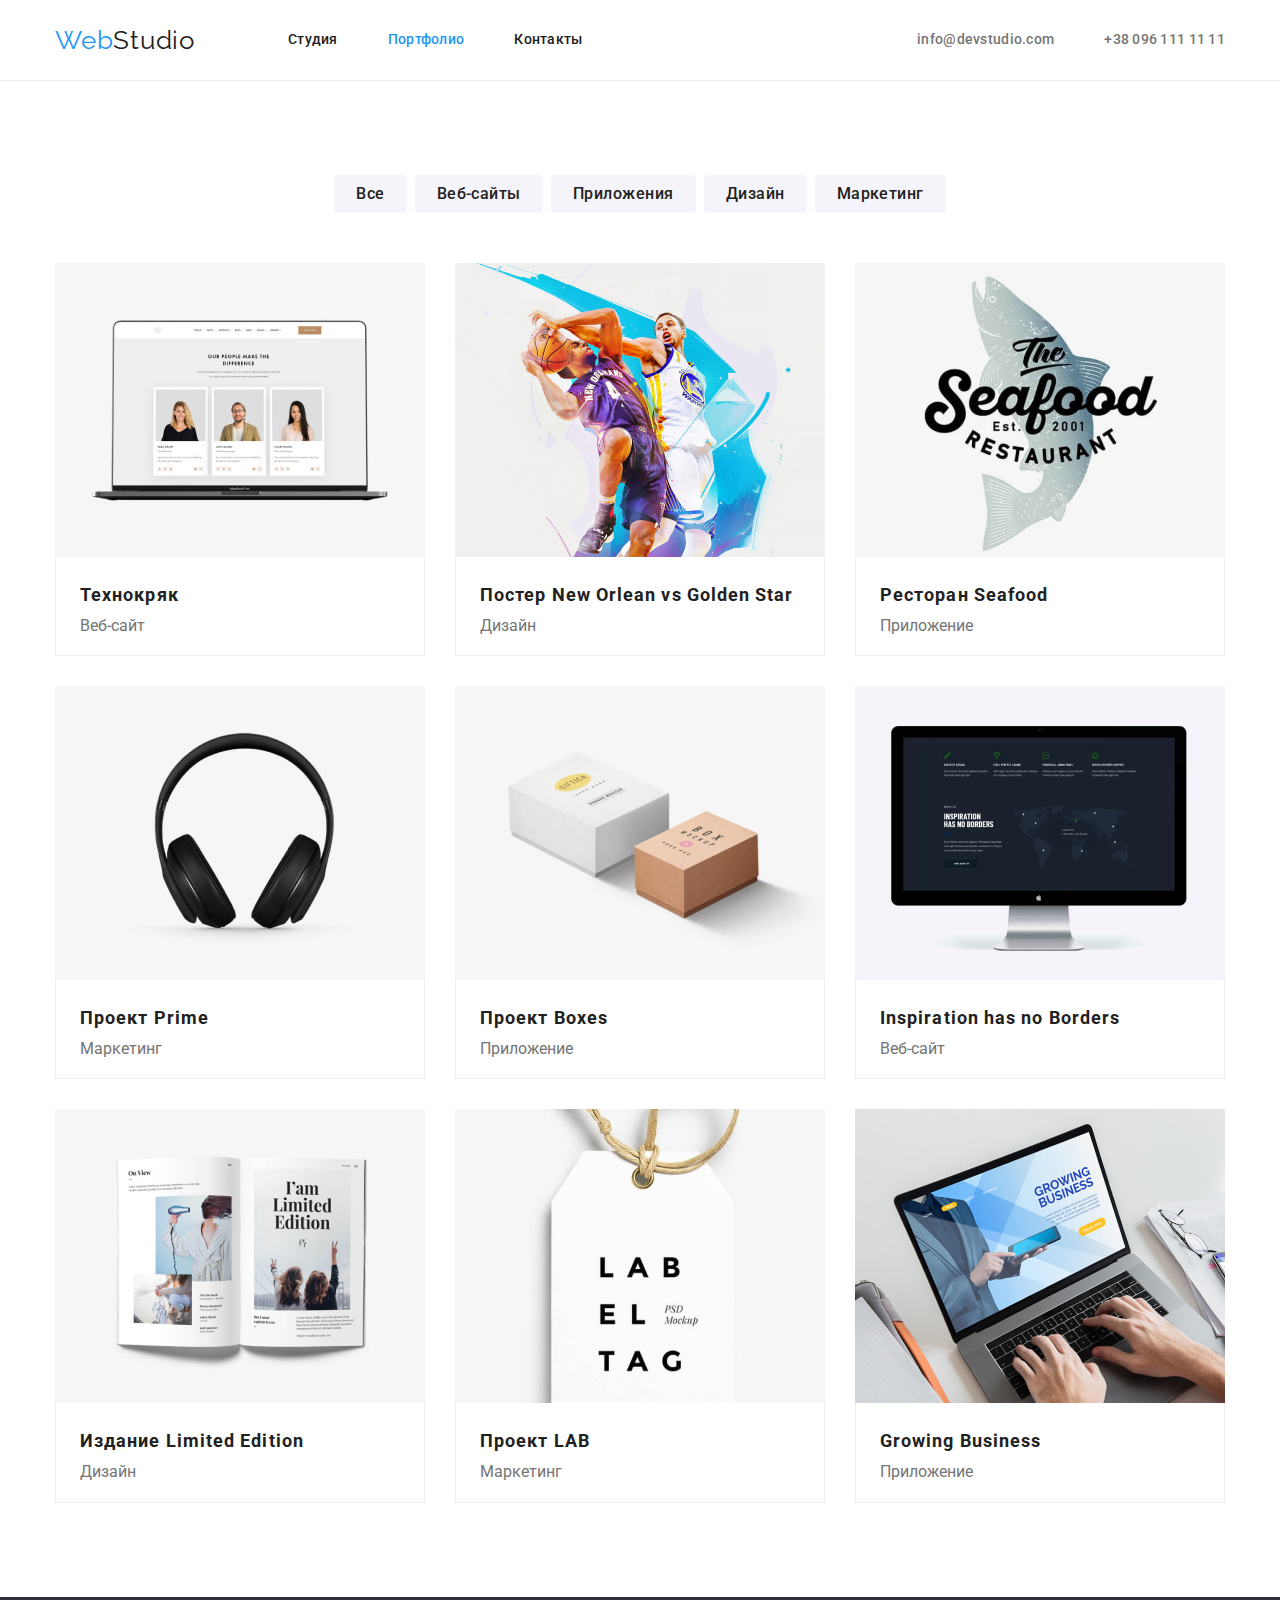
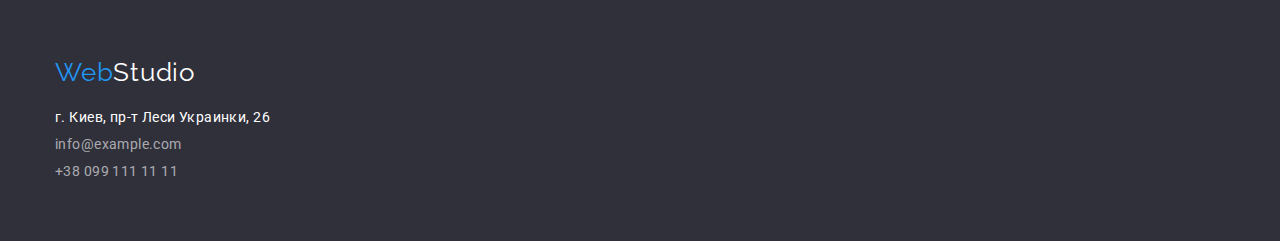
==== portfolio.html @ 6b931e96 "added files" ====
<!DOCTYPE html>
<html lang="ru">
  <head>
    <meta charset="UTF-8" />
    <meta http-equiv="X-UA-Compatible" content="IE=edge" />
    <meta name="viewport" content="width=device-width, initial-scale=1.0" />
    <title>Портфолио</title>
    <link
      rel="stylesheet"
      href="https://cdnjs.cloudflare.com/ajax/libs/modern-normalize/1.1.0/modern-normalize.min.css"
    />
    <link
      href="https://fonts.googleapis.com/css2?family=Raleway:wght@700&family=Roboto:wght@400;500;700;900&display=swap"
      rel="stylesheet"
    />
    <link rel="stylesheet" href="./css/styles.css" />
  </head>
  <body>
    <!--header-->

    <header class="header">
      <div class="container header-container">
        <nav class="nav">
          <a class="logo link header__logo" href="./index.html" lang="en"
            >Web<span class="logo--header">Studio</span></a
          >
          <ul class="nav__list list">
            <li class="nav__item">
              <a class="nav__link link" href="./index.html">Студия</a>
            </li>
            <li class="nav__item">
              <a class="nav__link link current" href="./portfolio.html"
                >Портфолио</a
              >
            </li>
            <li class="nav__item">
              <a class="nav__link link" href="">Контакты</a>
            </li>
          </ul>
        </nav>
        <ul class="contacts__list list">
          <li class="contacts__item">
            <a class="contacts__link link" href="mailto:info@devstudio.com"
              >info@devstudio.com</a
            >
          </li>
          <li class="contacts__item">
            <a class="contacts__link link" href="tel:+380961111111"
              >+38 096 111 11 11</a
            >
          </li>
        </ul>
      </div>
    </header>

    <main>
      <section class="section">
        <div class="container">
          <h1 class="visually-hidden">Наши проекты</h1>

          <!--filter-buttons-->

          <ul class="filter list">
            <li class="filter__item">
              <button class="filter__button" type="button">Все</button>
            </li>
            <li class="filter__item">
              <button class="filter__button" type="button">Веб-сайты</button>
            </li>
            <li class="filter__item">
              <button class="filter__button" type="button">Приложения</button>
            </li>
            <li class="filter__item">
              <button class="filter__button" type="button">Дизайн</button>
            </li>
            <li class="filter__item">
              <button class="filter__button" type="button">Маркетинг</button>
            </li>
          </ul>

          <!--projects-->

          <ul class="projects list">
            <li class="projects__item">
              <a class="link" href="">
                <img
                  src="./images/projects/technokryak.jpg"
                  alt="Отображенный на ноутбуке дизайн сайта "
                  width="370"
                  height="294"
                />
                <div class="projects__wrapper">
                  <h2 class="projects__title">Технокряк</h2>
                  <p class="projects__product">Веб-сайт</p>
                </div>
              </a>
            </li>
            <li class="projects__item">
              <a class="link" href="">
                <img
                  src="./images/projects/poster.jpg"
                  alt="Два басктеболиста сражаются за мяч"
                  width="370"
                  height="294"
                />
                <div class="projects__wrapper">
                  <h2 class="projects__title">
                    Постер <span lang="en">New Orlean vs Golden Star</span>
                  </h2>
                  <p class="projects__product">Дизайн</p>
                </div>
              </a>
            </li>
            <li class="projects__item">
              <a class="link" href="">
                <img
                  src="./images/projects/seafood.jpg"
                  alt="Логотип ресторана"
                  width="370"
                  height="294"
                />
                <div class="projects__wrapper">
                  <h2 class="projects__title">
                    Ресторан <span lang="en">Seafood</span>
                  </h2>
                  <p class="projects__product">Приложение</p>
                </div>
              </a>
            </li>
            <li class="projects__item">
              <a class="link" href="">
                <img
                  src="./images/projects/prime.jpg"
                  alt="Наушники"
                  width="370"
                  height="294"
                />
                <div class="projects__wrapper">
                  <h2 class="projects__title">
                    Проект <span lang="en">Prime</span>
                  </h2>
                  <p class="projects__product">Маркетинг</p>
                </div>
              </a>
            </li>
            <li class="projects__item">
              <a class="link" href="">
                <img
                  src="./images/projects/boxes.jpg"
                  alt="Две коробки"
                  width="370"
                  height="294"
                />
                <div class="projects__wrapper">
                  <h2 class="projects__title">
                    Проект <span lang="en">Boxes</span>
                  </h2>
                  <p class="projects__product">Приложение</p>
                </div>
              </a>
            </li>
            <li class="projects__item">
              <a class="link" href="">
                <img
                  src="./images/projects/inspiration.jpg"
                  alt="Отображенный на мониторе дизайн сайта"
                  width="370"
                  height="294"
                />
                <div class="projects__wrapper">
                  <h2 class="projects__title">
                    <span lang="en">Inspiration has no Borders</span>
                  </h2>
                  <p class="projects__product">Веб-сайт</p>
                </div>
              </a>
            </li>
            <li class="projects__item">
              <a class="link" href="">
                <img
                  src="./images/projects/limited.jpg"
                  alt="Раскрытый журнал"
                  width="370"
                  height="294"
                />
                <div class="projects__wrapper">
                  <h2 class="projects__title">
                    Издание <span lang="en">Limited Edition</span>
                  </h2>
                  <p class="projects__product">Дизайн</p>
                </div>
              </a>
            </li>
            <li class="projects__item">
              <a class="link" href="">
                <img
                  src="./images/projects/lab.jpg"
                  alt="Логотип"
                  width="370"
                  height="294"
                />
                <div class="projects__wrapper">
                  <h2 class="projects__title">
                    Проект <span lang="en">LAB</span>
                  </h2>
                  <p class="projects__product">Маркетинг</p>
                </div>
              </a>
            </li>
            <li class="projects__item">
              <a class="link" href="">
                <img
                  src="./images/projects/growing-business.jpg"
                  alt="Отображенный на ноутбуке дизайн приложения"
                  width="370"
                  height="294"
                />
                <div class="projects__wrapper">
                  <h2 class="projects__title" lang="en">Growing Business</h2>
                  <p class="projects__product">Приложение</p>
                </div>
              </a>
            </li>
          </ul>
        </div>
      </section>
    </main>

    <!--footer-->

    <footer class="footer">
      <div class="container">
        <a class="logo link footer__logo" href="./index.html" lang="en"
          >Web<span class="logo--footer">Studio</span></a
        >
        <address>
          <ul class="list">
            <li class="address__item">
              <a
                class="address__link address__link--geo link"
                href="https://goo.gl/maps/Uj1X8xoR8grp4Fqd6"
                target="_blank"
                rel="noopener noreferrer"
                >г. Киев, пр-т Леси Украинки, 26</a
              >
            </li>
            <li class="address__item">
              <a class="address__link link" href="mailto:info@example.com"
                >info@example.com</a
              >
            </li>
            <li class="address__item">
              <a class="address__link link" href="tel:+380991111111"
                >+38 099 111 11 11</a
              >
            </li>
          </ul>
        </address>
      </div>
    </footer>
  </body>
</html>
---- css/styles.css ----
:root {
  --primary-color: #ffffff;
  --primary-color-alpha: rgba(255, 255, 255, 0.6);
  --primary-text-color: #757575;
  --accent-color: #2196f3;
  --focus-accent-color: #188ce8;
  --title-color: #212121;
  --background-color-dark: #2f303a;
  --background-color-light: #f5f4fa;
  --line-color: #ececec;
  --card-color: #eeeeee;
}

body {
  background-color: var(--primary-color);
  color: var(--primary-text-color);
  font-family: Roboto, sans-serif;
}

h1,
h2,
h3,
p {
  margin-top: 0;
  margin-bottom: 0;
}

ul {
  margin-top: 0;
  margin-bottom: 0;
  padding-left: 0;
}

img {
  display: block;
}

button {
  cursor: pointer;
}

.list {
  list-style: none;
}

.link {
  text-decoration: none;
  color: inherit;
}

.visually-hidden {
  position: absolute;
  width: 1px;
  height: 1px;
  margin: -1px;
  border: 0;
  padding: 0;
  white-space: nowrap;
  clip-path: inset(100%);
  clip: rect(0 0 0 0);
  overflow: hidden;
}

.container {
  width: 1200px;
  padding-left: 15px;
  padding-right: 15px;
  margin-left: auto;
  margin-right: auto;
}

.section {
  padding-top: 94px;
  padding-bottom: 94px;
}

/*===header===*/
.header {
  border-bottom: 1px solid var(--line-color);
}

.header-container {
  display: flex;
  align-items: center;
  justify-content: space-between;
}

.nav {
  display: flex;
  align-items: center;
}

.nav__list {
  display: flex;
}

.logo {
  color: var(--accent-color);
  font-family: Raleway, sans-serif;
  font-size: 26px;
  line-height: 1.19;
  letter-spacing: 0.03em;
}

.logo--header {
  color: var(--title-color);
}

.header__logo {
  margin-right: 93px;
}

.nav__link {
  display: block;
  color: var(--title-color);
  font-weight: 500;
  font-size: 14px;
  line-height: 1.14;
  letter-spacing: 0.02em;
  padding-top: 32px;
  padding-bottom: 32px;
}

.nav__item:not(:last-child) {
  margin-right: 50px;
}

.nav__link:hover,
.nav__link:focus {
  color: var(--accent-color);
}

.nav__link.current {
  color: var(--accent-color);
}

.contacts__list {
  display: flex;
}

.contacts__item:not(:last-child) {
  margin-right: 50px;
}

.contacts__link {
  display: block;
  font-weight: 500;
  font-size: 14px;
  line-height: 1.14;
  letter-spacing: 0.02em;
  padding-top: 32px;
  padding-bottom: 32px;
}

.contacts__link:hover,
.contacts__link:focus {
  color: var(--accent-color);
}

/*===index-main===*/

/*===hero===*/

.hero {
  background-color: var(--background-color-dark);
  padding-top: 200px;
  padding-bottom: 200px;
  text-align: center;
}

.hero__title {
  font-weight: 900;
  font-size: 44px;
  line-height: 1.36;
  text-align: center;
  letter-spacing: 0.06em;
  text-transform: uppercase;
  color: var(--primary-color);
  margin: 0 auto 30px;
  max-width: 696px;
}

.button {
  display: inline-block;
  font-family: inherit;
  font-weight: 700;
  font-size: 16px;
  line-height: 1.87;
  color: var(--primary-color);
  background-color: var(--accent-color);
  padding: 10px 32px;
  box-shadow: 0px 4px 4px rgba(0, 0, 0, 0.15);
  border-radius: 4px;
  border: none;
}

.button:hover,
.button:focus {
  background-color: var(--focus-accent-color);
}

/*===benifits===*/

.benifits.section {
  padding-bottom: 0;
}

.benifits__list {
  display: flex;
}

.benifits__item {
  max-width: 270px;
}

.benifits__item:not(:last-child) {
  margin-right: 30px;
}

.benifits__title {
  color: var(--title-color);
  font-weight: 700;
  font-size: 14px;
  line-height: 1.14;
  letter-spacing: 0.03em;
  text-transform: uppercase;
  margin-bottom: 10px;
}

.benifits__text {
  font-size: 14px;
  line-height: 1.71;
  letter-spacing: 0.03em;
}

.section-title {
  color: var(--title-color);
  font-weight: 700;
  font-size: 36px;
  line-height: 1.16;
  text-align: center;
  letter-spacing: 0.03em;
  margin-bottom: 50px;
}

/*===services===*/

.services {
  display: flex;
}

.services__item:not(:last-child) {
  margin-right: 30px;
}

/*===team===*/

.team-section {
  background-color: var(--background-color-light);
}

.team {
  display: flex;
}

.team__item {
  text-align: center;
}

.team__item:not(:last-child) {
  margin-right: 30px;
}

.team__wrapper {
  background-color: var(--primary-color);
  padding: 30px 20px;
  box-shadow: 0px 1px 3px rgba(0, 0, 0, 0.12), 0px 1px 1px rgba(0, 0, 0, 0.14),
    0px 2px 1px rgba(0, 0, 0, 0.2);
  border-radius: 0px 0px 4px 4px;
}
.team__name {
  color: var(--title-color);
  font-weight: 500;
  font-size: 16px;
  line-height: 1.18;
  letter-spacing: 0.03em;
  margin-bottom: 10px;
}

.team__prof {
  font-size: 16px;
  line-height: 1.18;
  letter-spacing: 0.03em;
}

/*===Portfolio-main===*/

.filter {
  display: flex;
  justify-content: center;
  margin-bottom: 50px;
}

.filter__item:not(:last-child) {
  margin-right: 8px;
}

.filter__button {
  font-family: inherit;
  color: var(--title-color);
  background-color: var(--background-color-light);
  font-weight: 500;
  font-size: 16px;
  line-height: 1.6;
  text-align: center;
  letter-spacing: 0.03em;
  display: inline-block;
  border: none;
  border-radius: 4px;
  padding: 6px 22px;
}

.filter__button:hover,
.filter__button:focus {
  color: var(--primary-color);
  background-color: var(--accent-color);
}

/*===projects===*/

.projects {
  display: flex;
  flex-wrap: wrap;
}

.projects__item {
  flex-basis: calc((100% - 90px)) / 3;
}

.projects__item:not(:nth-child(3n)) {
  margin-right: 30px;
}
.projects__item:not(:nth-last-child(-n + 3)) {
  margin-bottom: 30px;
}

.projects__wrapper {
  border: 1px solid var(--card-color);
  border-top: 0;
  padding: 20px 24px;
}

.projects__title {
  color: var(--title-color);
  font-weight: 700;
  font-size: 18px;
  line-height: 2;
  letter-spacing: 0.06em;
  margin-bottom: 4px;
}

.pojects__product {
  font-size: 16px;
  line-height: 1.87;
  letter-spacing: 0.03em;
}

/*===footer===*/

.footer {
  background-color: var(--background-color-dark);
  padding-top: 60px;
  padding-bottom: 60px;
}

.footer__logo {
  display: block;
  margin-bottom: 20px;
}

.logo--footer {
  color: var(--primary-color);
}
.address__item:not(:last-child) {
  margin-bottom: 9px;
}

.address__link {
  font-style: normal;
  font-weight: 400;
  font-size: 14px;
  line-height: 1, 71;
  letter-spacing: 0.03em;
  color: var(--primary-color-alpha);
}

.address__link:hover,
.address__link:focus {
  color: var(--accent-color);
}
.address__link--geo {
  color: var(--primary-color);
}
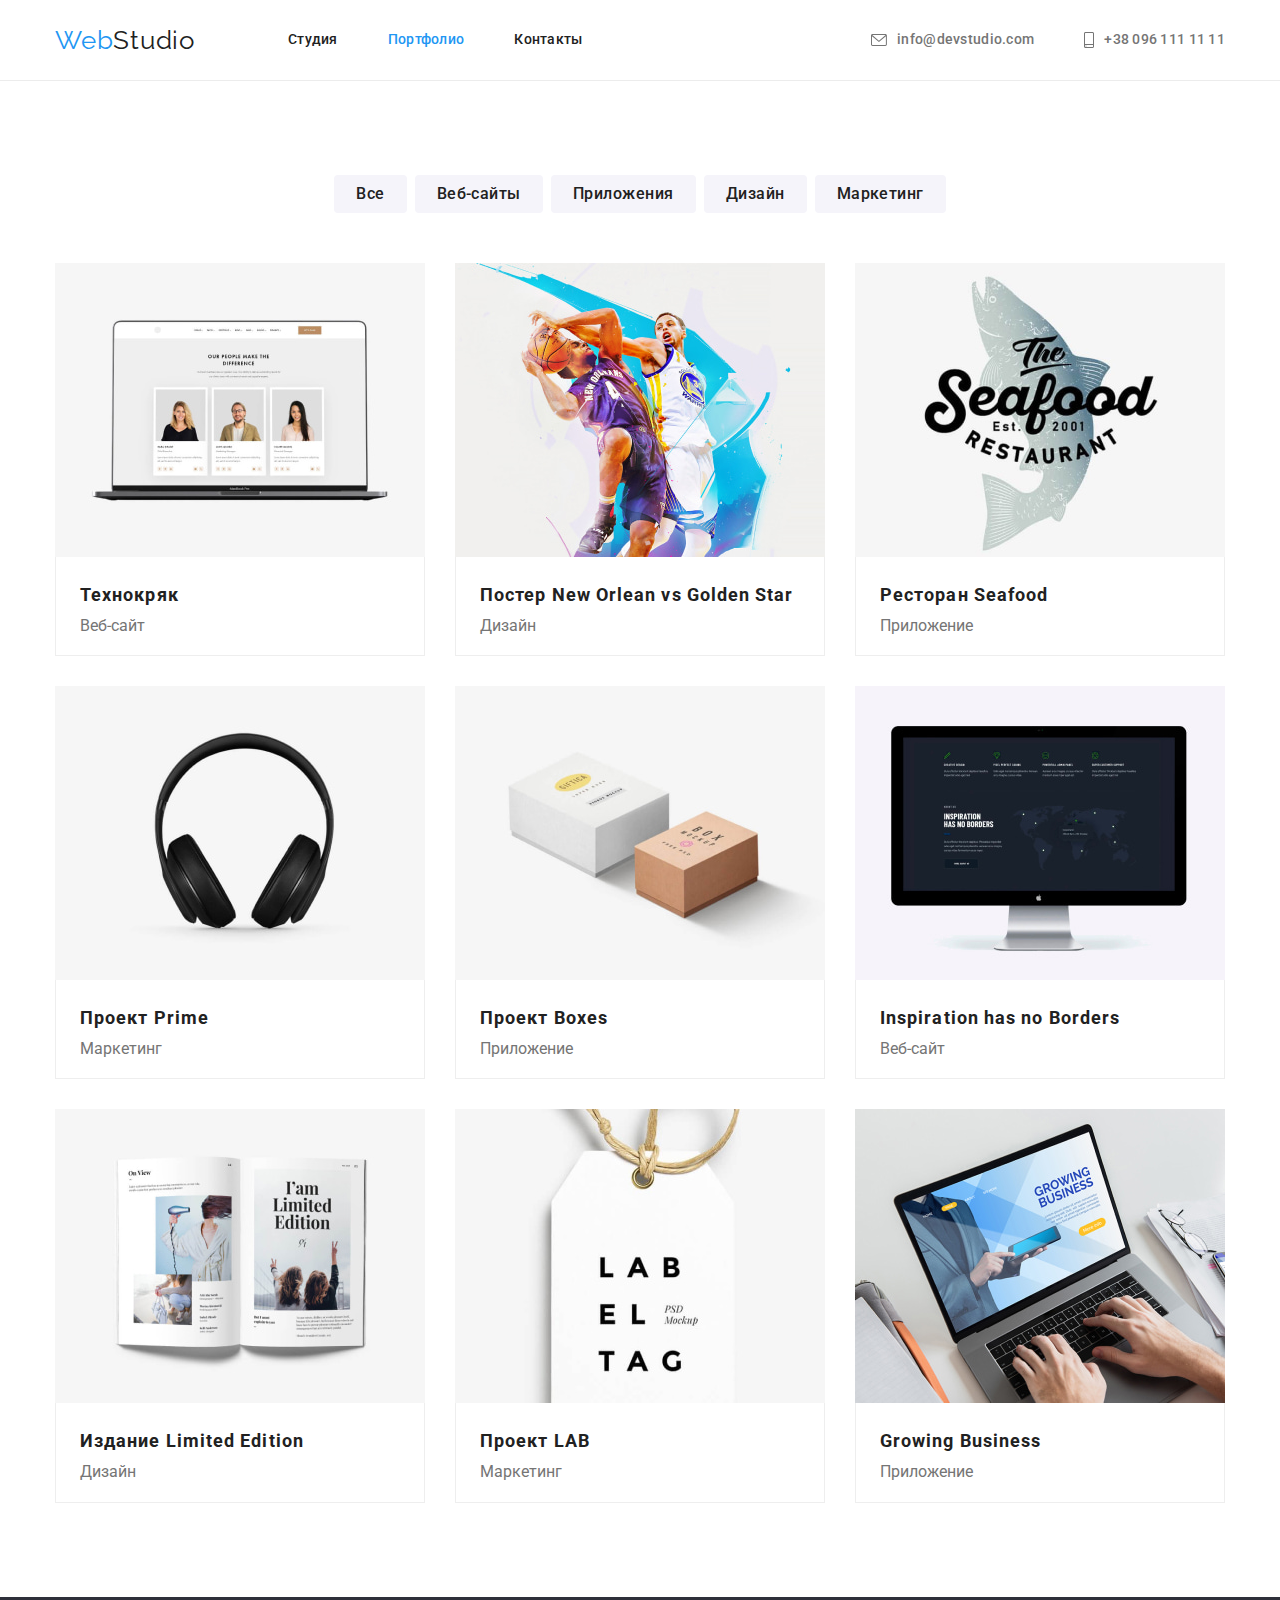
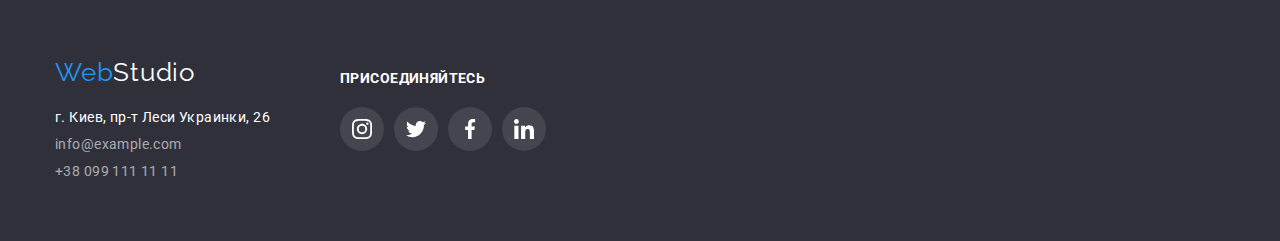
==== commit a6e187d7: "added icons background image" ====
--- a/portfolio.html
+++ b/portfolio.html
@@ -41,11 +41,15 @@
         <ul class="contacts__list list">
           <li class="contacts__item">
             <a class="contacts__link link" href="mailto:info@devstudio.com"
+              ><svg class="contacts__icon" width="16" height="12">
+                <use href="./images/icons.svg#envelope"></use></svg
               >info@devstudio.com</a
             >
           </li>
           <li class="contacts__item">
             <a class="contacts__link link" href="tel:+380961111111"
+              ><svg class="contacts__icon" width="10" height="16">
+                <use href="./images/icons.svg#smartphone"></use></svg
               >+38 096 111 11 11</a
             >
           </li>
@@ -229,33 +233,68 @@
     <!--footer-->
 
     <footer class="footer">
-      <div class="container">
-        <a class="logo link footer__logo" href="./index.html" lang="en"
-          >Web<span class="logo--footer">Studio</span></a
-        >
-        <address>
-          <ul class="list">
-            <li class="address__item">
-              <a
-                class="address__link address__link--geo link"
-                href="https://goo.gl/maps/Uj1X8xoR8grp4Fqd6"
-                target="_blank"
-                rel="noopener noreferrer"
-                >г. Киев, пр-т Леси Украинки, 26</a
-              >
-            </li>
-            <li class="address__item">
-              <a class="address__link link" href="mailto:info@example.com"
-                >info@example.com</a
-              >
-            </li>
-            <li class="address__item">
-              <a class="address__link link" href="tel:+380991111111"
-                >+38 099 111 11 11</a
-              >
+      <div class="container footer__wrapper">
+        <div>
+          <a class="logo link footer__logo" href="./index.html" lang="en"
+            >Web<span class="logo--footer">Studio</span></a
+          >
+          <address>
+            <ul class="list">
+              <li class="address__item">
+                <a
+                  class="address__link address__link--geo link"
+                  href="https://goo.gl/maps/Uj1X8xoR8grp4Fqd6"
+                  target="_blank"
+                  rel="noopener noreferrer"
+                  >г. Киев, пр-т Леси Украинки, 26</a
+                >
+              </li>
+              <li class="address__item">
+                <a class="address__link link" href="mailto:info@example.com"
+                  >info@example.com</a
+                >
+              </li>
+              <li class="address__item">
+                <a class="address__link link" href="tel:+380991111111"
+                  >+38 099 111 11 11</a
+                >
+              </li>
+            </ul>
+          </address>
+        </div>
+        <div class="follow__wrapper">
+          <strong class="follow__title">ПРИСОЕДИНЯЙТЕСЬ</strong>
+          <ul class="follow__list list">
+            <li class="follow__item">
+              <a class="follow__link" aria-label="Instagram" href="">
+                <svg class="follow__icon" width="20" height="20">
+                  <use href="./images/icons.svg#instagram"></use>
+                </svg>
+              </a>
+            </li>
+            <li class="follow__item">
+              <a class="follow__link" aria-label="Twitter" href="">
+                <svg class="follow__icon" width="20" height="20">
+                  <use href="./images/icons.svg#twitter"></use>
+                </svg>
+              </a>
+            </li>
+            <li class="follow__item">
+              <a class="follow__link" aria-label="Facebook" href="">
+                <svg class="follow__icon" width="20" height="20">
+                  <use href="./images/icons.svg#facebook"></use>
+                </svg>
+              </a>
+            </li>
+            <li class="follow__item">
+              <a class="follow__link" aria-label="Linkedin" href="">
+                <svg class="follow__icon" width="20" height="20">
+                  <use href="./images/icons.svg#linkedin"></use>
+                </svg>
+              </a>
             </li>
           </ul>
-        </address>
+        </div>
       </div>
     </footer>
   </body>
--- a/css/styles.css
+++ b/css/styles.css
@@ -9,6 +9,8 @@
   --background-color-light: #f5f4fa;
   --line-color: #ececec;
   --card-color: #eeeeee;
+  --background-hero: #c4c4c4;
+  --icon-color: #afb1b8;
 }
 
 body {
@@ -134,6 +136,10 @@
   color: var(--accent-color);
 }
 
+.contacts__icon {
+  fill: currentColor;
+  margin-right: 10px;
+}
 .contacts__list {
   display: flex;
 }
@@ -143,7 +149,8 @@
 }
 
 .contacts__link {
-  display: block;
+  display: flex;
+  align-items: center;
   font-weight: 500;
   font-size: 14px;
   line-height: 1.14;
@@ -162,10 +169,20 @@
 /*===hero===*/
 
 .hero {
-  background-color: var(--background-color-dark);
+  background-color: var(--background-hero);
   padding-top: 200px;
   padding-bottom: 200px;
   text-align: center;
+  background-image: linear-gradient(
+      rgba(47, 48, 58, 0.4),
+      rgba(47, 48, 58, 0.4)
+    ),
+    url(../images/background/hero.jpg);
+  background-repeat: no-repeat;
+  max-width: 1600px;
+  background-position: center;
+  background-size: cover;
+  margin: 0 auto;
 }
 
 .hero__title {
@@ -217,6 +234,17 @@
   margin-right: 30px;
 }
 
+.benifits__thumb {
+  width: 270px;
+  height: 120px;
+  background-color: var(--background-color-light);
+  border-radius: 4px;
+  margin-bottom: 30px;
+  display: flex;
+  justify-content: center;
+  align-items: center;
+}
+
 .benifits__title {
   color: var(--title-color);
   font-weight: 700;
@@ -265,6 +293,9 @@
 
 .team__item {
   text-align: center;
+  box-shadow: 0px 1px 3px rgba(0, 0, 0, 0.12), 0px 1px 1px rgba(0, 0, 0, 0.14),
+    0px 2px 1px rgba(0, 0, 0, 0.2);
+  border-radius: 0px 0px 4px 4px;
 }
 
 .team__item:not(:last-child) {
@@ -274,8 +305,6 @@
 .team__wrapper {
   background-color: var(--primary-color);
   padding: 30px 20px;
-  box-shadow: 0px 1px 3px rgba(0, 0, 0, 0.12), 0px 1px 1px rgba(0, 0, 0, 0.14),
-    0px 2px 1px rgba(0, 0, 0, 0.2);
   border-radius: 0px 0px 4px 4px;
 }
 .team__name {
@@ -291,6 +320,66 @@
   font-size: 16px;
   line-height: 1.18;
   letter-spacing: 0.03em;
+}
+
+.team__social-list {
+  display: flex;
+  justify-content: center;
+  margin-top: 16px;
+}
+
+.team__social-link {
+  display: flex;
+  justify-content: center;
+  align-items: center;
+  width: 44px;
+  height: 44px;
+  color: var(--icon-color);
+}
+.team__social-link:hover,
+.team__social-link:focus {
+  border-radius: 50%;
+  background-color: var(--accent-color);
+  color: var(--primary-color);
+}
+
+.team__social-item:not(:last-child) {
+  margin-right: 10px;
+}
+
+.team__social-icon {
+  fill: currentColor;
+}
+
+/*===Clients===*/
+
+.clients__list {
+  display: flex;
+}
+
+.clients__item:not(:last-child) {
+  margin-right: 30px;
+}
+
+.clients__link {
+  display: flex;
+  align-items: center;
+  justify-content: center;
+  width: 170px;
+  height: 92px;
+  border: 1px solid var(--icon-color);
+  border-radius: 4px;
+  color: var(--icon-color);
+}
+
+.clients__link:hover,
+.clients__link:focus {
+  color: var(--accent-color);
+  border-color: var(--accent-color);
+}
+
+.clients__icon {
+  fill: currentColor;
 }
 
 /*===Portfolio-main===*/
@@ -324,6 +413,8 @@
 .filter__button:focus {
   color: var(--primary-color);
   background-color: var(--accent-color);
+  box-shadow: 0px 3px 1px rgba(0, 0, 0, 0.1), 0px 1px 2px rgba(0, 0, 0, 0.08),
+    0px 2px 2px rgba(0, 0, 0, 0.12);
 }
 
 /*===projects===*/
@@ -342,6 +433,12 @@
 }
 .projects__item:not(:nth-last-child(-n + 3)) {
   margin-bottom: 30px;
+}
+
+.projects__item:hover,
+.projects__item:focus {
+  box-shadow: 0px 3px 1px rgba(0, 0, 0, 0.1), 0px 1px 2px rgba(0, 0, 0, 0.08),
+    0px 2px 2px rgba(0, 0, 0, 0.12);
 }
 
 .projects__wrapper {
@@ -373,6 +470,10 @@
   padding-bottom: 60px;
 }
 
+.footer__wrapper {
+  display: flex;
+}
+
 .footer__logo {
   display: block;
   margin-bottom: 20px;
@@ -401,3 +502,48 @@
 .address__link--geo {
   color: var(--primary-color);
 }
+
+.follow__wrapper {
+  margin-left: 70px;
+  margin-top: 12px;
+}
+
+.follow__title {
+  font-weight: 700;
+  font-size: 14px;
+  line-height: 1.14;
+  letter-spacing: 0.03em;
+  text-transform: uppercase;
+  color: var(--primary-color);
+}
+
+.follow__list {
+  display: flex;
+  margin-top: 20px;
+}
+
+.follow__item {
+}
+
+.follow__link {
+  display: flex;
+  align-items: center;
+  justify-content: center;
+  width: 44px;
+  height: 44px;
+  background-color: rgba(255, 255, 255, 0.1);
+  border-radius: 50%;
+  color: var(--primary-color);
+}
+.follow__link:hover,
+.follow__link:focus {
+  background-color: var(--accent-color);
+}
+
+.follow__item:not(:last-child) {
+  margin-right: 10px;
+}
+
+.follow__icon {
+  fill: currentColor;
+}
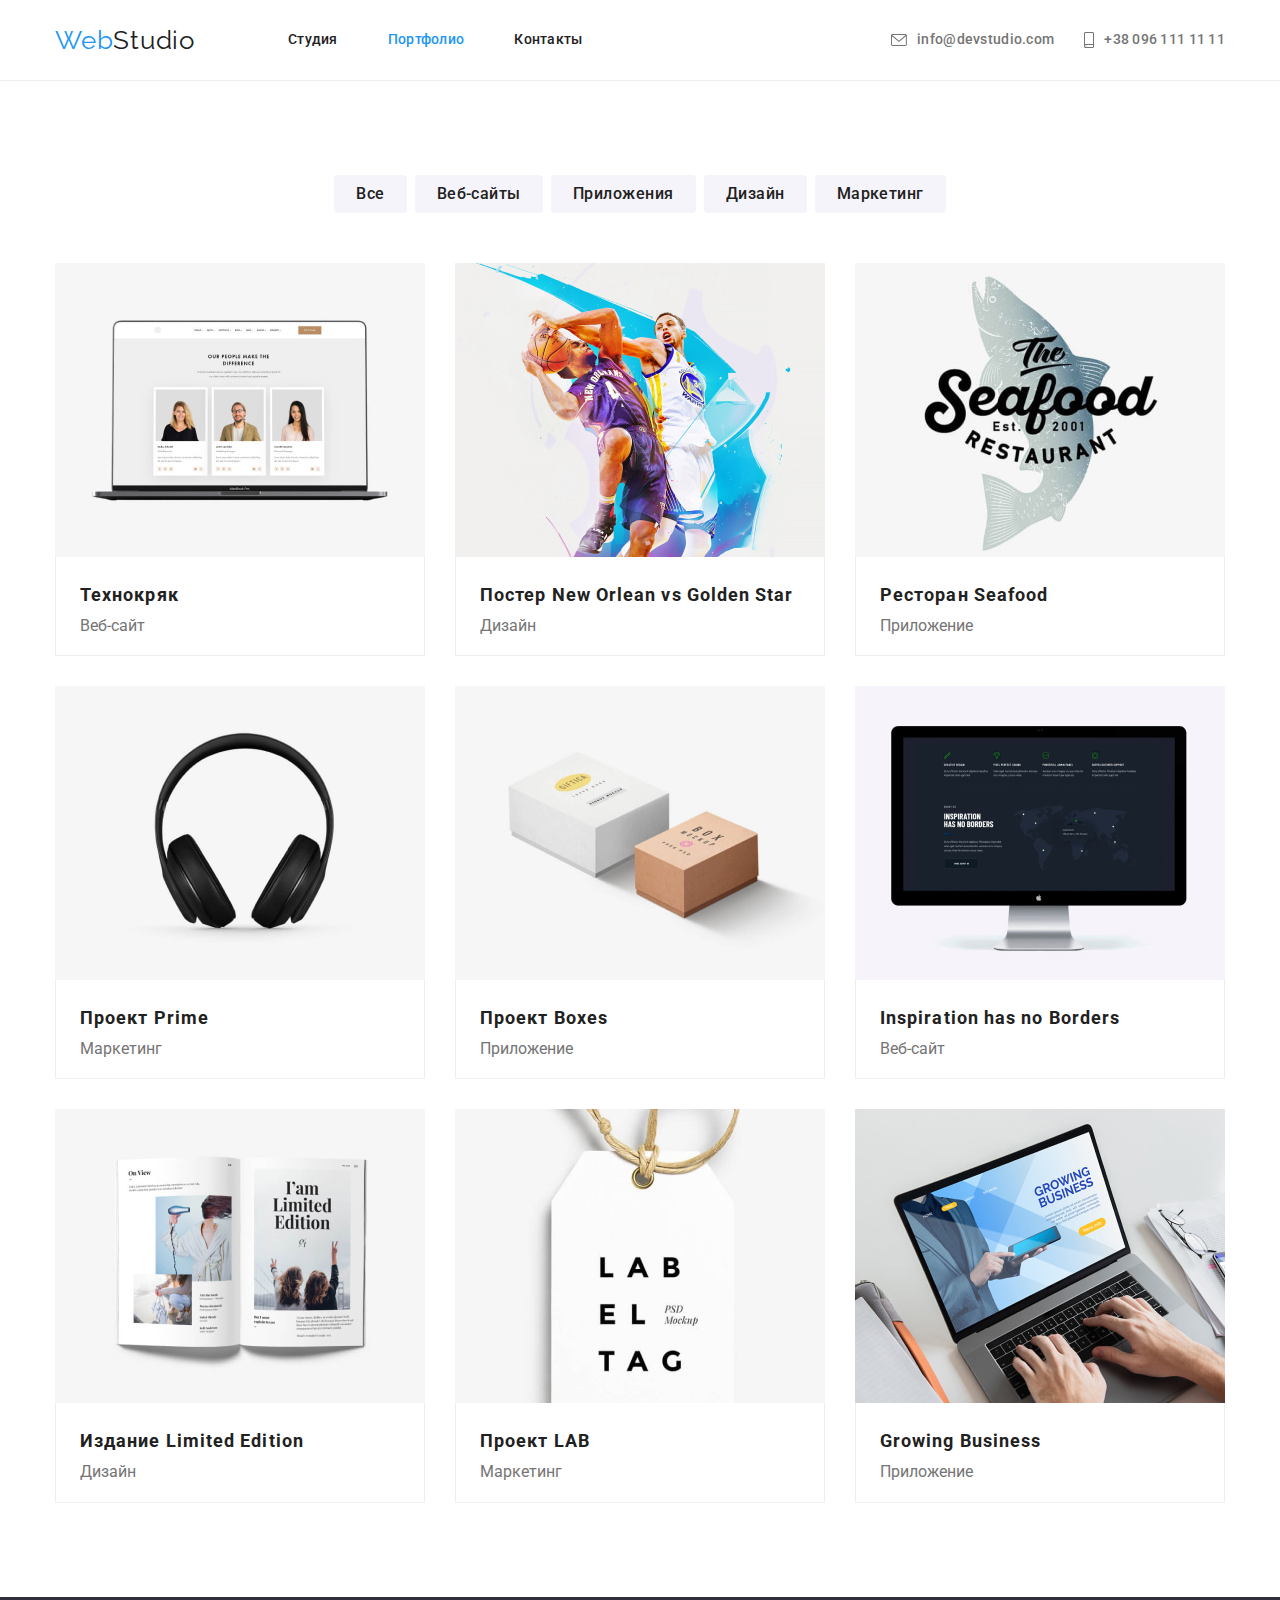
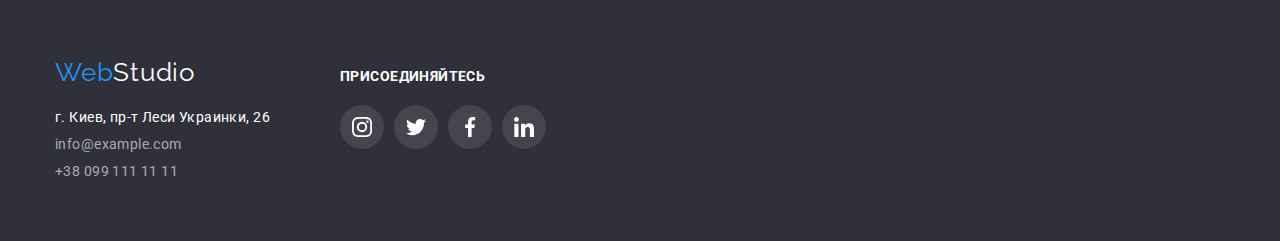
==== commit 4ec407c6: "update" ====
--- a/portfolio.html
+++ b/portfolio.html
@@ -86,7 +86,7 @@
 
           <ul class="projects list">
             <li class="projects__item">
-              <a class="link" href="">
+              <a class="projects__link link" href="">
                 <img
                   src="./images/projects/technokryak.jpg"
                   alt="Отображенный на ноутбуке дизайн сайта "
@@ -100,7 +100,7 @@
               </a>
             </li>
             <li class="projects__item">
-              <a class="link" href="">
+              <a class="projects__link link" href="">
                 <img
                   src="./images/projects/poster.jpg"
                   alt="Два басктеболиста сражаются за мяч"
@@ -116,7 +116,7 @@
               </a>
             </li>
             <li class="projects__item">
-              <a class="link" href="">
+              <a class="projects__link link" href="">
                 <img
                   src="./images/projects/seafood.jpg"
                   alt="Логотип ресторана"
@@ -132,7 +132,7 @@
               </a>
             </li>
             <li class="projects__item">
-              <a class="link" href="">
+              <a class="projects__link link" href="">
                 <img
                   src="./images/projects/prime.jpg"
                   alt="Наушники"
@@ -148,7 +148,7 @@
               </a>
             </li>
             <li class="projects__item">
-              <a class="link" href="">
+              <a class="projects__link link" href="">
                 <img
                   src="./images/projects/boxes.jpg"
                   alt="Две коробки"
@@ -164,7 +164,7 @@
               </a>
             </li>
             <li class="projects__item">
-              <a class="link" href="">
+              <a class="projects__link link" href="">
                 <img
                   src="./images/projects/inspiration.jpg"
                   alt="Отображенный на мониторе дизайн сайта"
@@ -180,7 +180,7 @@
               </a>
             </li>
             <li class="projects__item">
-              <a class="link" href="">
+              <a class="projects__link link" href="">
                 <img
                   src="./images/projects/limited.jpg"
                   alt="Раскрытый журнал"
@@ -196,7 +196,7 @@
               </a>
             </li>
             <li class="projects__item">
-              <a class="link" href="">
+              <a class="projects__link link" href="" tabindex="0">
                 <img
                   src="./images/projects/lab.jpg"
                   alt="Логотип"
@@ -212,7 +212,7 @@
               </a>
             </li>
             <li class="projects__item">
-              <a class="link" href="">
+              <a class="projects__link link" href="" tabindex="0">
                 <img
                   src="./images/projects/growing-business.jpg"
                   alt="Отображенный на ноутбуке дизайн приложения"
--- a/css/styles.css
+++ b/css/styles.css
@@ -145,7 +145,7 @@
 }
 
 .contacts__item:not(:last-child) {
-  margin-right: 50px;
+  margin-right: 30px;
 }
 
 .contacts__link {
@@ -435,8 +435,9 @@
   margin-bottom: 30px;
 }
 
-.projects__item:hover,
-.projects__item:focus {
+.projects__link:hover,
+.projects__link:focus {
+  display: block;
   box-shadow: 0px 3px 1px rgba(0, 0, 0, 0.1), 0px 1px 2px rgba(0, 0, 0, 0.08),
     0px 2px 2px rgba(0, 0, 0, 0.12);
 }
@@ -472,6 +473,7 @@
 
 .footer__wrapper {
   display: flex;
+  align-items: baseline;
 }
 
 .footer__logo {
@@ -505,7 +507,6 @@
 
 .follow__wrapper {
   margin-left: 70px;
-  margin-top: 12px;
 }
 
 .follow__title {
